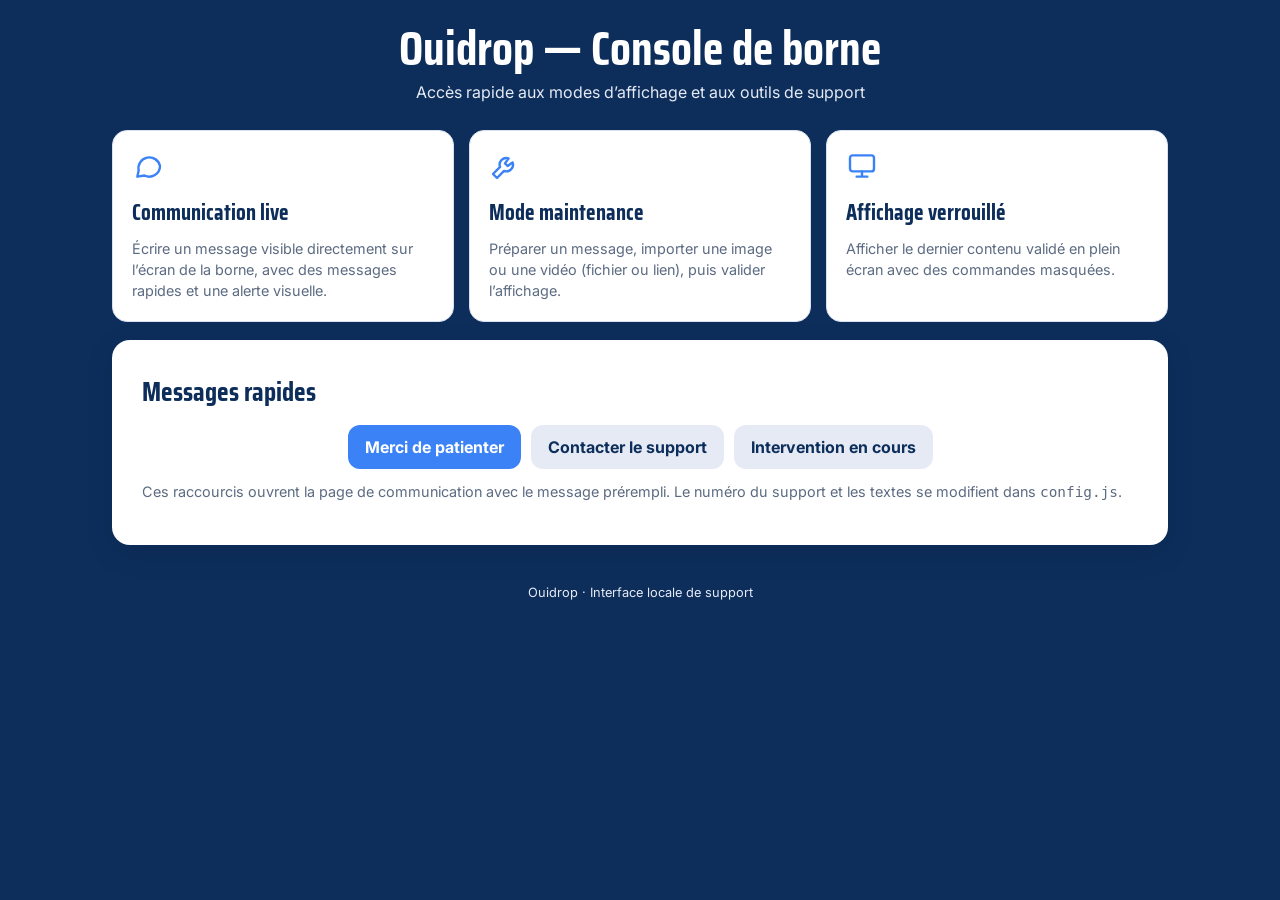
==== index.html @ 70ffe7cd "First upload" ====
<!doctype html>
<html lang="fr">
<head>
<meta charset="utf-8">
<meta name="viewport" content="width=device-width,initial-scale=1">
<title>Accueil — Ouidrop</title>
<link rel="stylesheet" href="style.css">
</head>
<body>
<header class="top"><h1>Ouidrop — Console de borne</h1><p>Accès rapide aux modes d’affichage et aux outils de support</p></header>
<main class="wrap">
 <section class="grid">
  <a class="tile" href="communication.html">
   <span class="symbol"><svg viewBox="0 0 24 24" aria-hidden="true"><path d="M21 12a8 8 0 0 1-11.6 7.1L4 20l1-4.6A8 8 0 1 1 21 12Z"/></svg></span>
   <strong>Communication live</strong>
   <span>Écrire un message visible directement sur l’écran de la borne, avec des messages rapides et une alerte visuelle.</span>
  </a>
  <a class="tile" href="maintenance.html">
   <span class="symbol"><svg viewBox="0 0 24 24" aria-hidden="true"><path d="M14.7 6.3a5 5 0 0 0-6.4 6.4L3 18l3 3 5.3-5.3a5 5 0 0 0 6.4-6.4L14 12l-2-2 2.7-3.7Z"/></svg></span>
   <strong>Mode maintenance</strong>
   <span>Préparer un message, importer une image ou une vidéo (fichier ou lien), puis valider l’affichage.</span>
  </a>
  <a class="tile" href="affichage.html">
   <span class="symbol"><svg viewBox="0 0 24 24" aria-hidden="true"><rect x="3" y="4" width="18" height="12" rx="2"/><path d="M8 20h8M12 16v4"/></svg></span>
   <strong>Affichage verrouillé</strong>
   <span>Afficher le dernier contenu validé en plein écran avec des commandes masquées.</span>
  </a>
 </section>
 <section class="panel" style="margin-top:18px">
  <h2>Messages rapides</h2>
  <div class="actions">
   <button class="btn" type="button" data-preset="wait">Merci de patienter</button>
   <button class="btn secondary" type="button" data-preset="support">Contacter le support</button>
   <button class="btn secondary" type="button" data-preset="repair">Intervention en cours</button>
  </div>
  <p class="muted">Ces raccourcis ouvrent la page de communication avec le message prérempli. Le numéro du support et les textes se modifient dans <code>config.js</code>.</p>
 </section>
</main>
<footer class="footer">Ouidrop · Interface locale de support</footer>
<script src="config.js"></script>
<script src="ouidrop.js"></script>
<script>
document.querySelectorAll('[data-preset]').forEach(function (b) {
  b.addEventListener('click', function () {
    Ouidrop.setPreset(Ouidrop.message(b.dataset.preset));
    location.href = 'communication.html';
  });
});
</script>
</body>
</html>
---- style.css ----
@import url('https://fonts.googleapis.com/css2?family=Inter:wght@400;500;600;700&family=Saira+Condensed:wght@600;700&display=swap');

/* Charte Ouidrop — polices de secours si les polices en ligne sont indisponibles */
:root{
  --blue:#0D2E5B; --struct:#1E3A8A; --accent:#3B82F6; --pale:#E5EAF5; --white:#fff; --red:#E22424;
  --ink:#10213b; --muted:#5c6b82; --line:#d9e1ef;
  --heading:"Saira Condensed","Arial Narrow",Arial,sans-serif;
  --body:Inter,"Helvetica Neue",Arial,sans-serif;
}
*{box-sizing:border-box}
[hidden]{display:none!important}
html,body{margin:0;min-height:100%;font-family:var(--body)}
body{min-height:100vh;background:var(--blue);color:var(--white)}
button,input,textarea,select{font:inherit}
button,a{-webkit-tap-highlight-color:transparent}
a{color:inherit}
.sr-only{position:absolute;width:1px;height:1px;margin:-1px;padding:0;overflow:hidden;clip:rect(0,0,0,0);white-space:nowrap;border:0}

/* Structure */
.top{padding:24px 20px 12px;text-align:center}
.top h1{font:700 clamp(2rem,4vw,3rem)/1.05 var(--heading);margin:0}
.top p{margin:8px 0 0;color:var(--pale)}
.wrap{width:min(1100px,100%);margin:0 auto;padding:16px 22px 28px}
.panel{background:#fff;color:var(--ink);border-radius:18px;padding:clamp(18px,3vw,30px);box-shadow:0 8px 28px #00152d22}
.panel h2{margin:0 0 12px;color:var(--blue);font:700 1.7rem var(--heading)}
.footer{text-align:center;color:var(--pale);font-size:.8rem;padding:12px}
.muted{color:var(--muted);font-size:.9rem}

/* Boutons */
.btn{border:0;border-radius:12px;padding:12px 17px;background:var(--accent);color:#fff;text-decoration:none;font-weight:700;display:inline-flex;align-items:center;justify-content:center;gap:9px;cursor:pointer}
.btn.secondary{background:var(--pale);color:var(--blue)}
.btn.dark{background:var(--blue);color:#fff}
.btn[disabled]{opacity:.55;cursor:not-allowed}
.actions{display:flex;gap:10px;flex-wrap:wrap;justify-content:center}
.btn:focus-visible,button:focus-visible,a:focus-visible,input:focus-visible,textarea:focus-visible,select:focus-visible{outline:3px solid #80b4ff;outline-offset:3px}

/* Icônes rondes */
.iconbtn{width:46px;height:46px;border:0;border-radius:50%;background:#fff;color:var(--blue);display:grid;place-items:center;cursor:pointer;text-decoration:none;box-shadow:0 3px 12px #00152d22}
.iconbtn svg,.symbol svg{fill:none;stroke:currentColor;stroke-width:1.8;stroke-linecap:round;stroke-linejoin:round}
.iconbtn svg{width:21px;height:21px}
.iconbtn[disabled]{opacity:.5;cursor:wait}
.toolbar{display:flex;justify-content:center;align-items:center;gap:12px;flex-wrap:wrap;padding:15px 0}

/* Formulaires */
.field{display:grid;gap:7px;margin:14px 0}
.field label,.group-title{font-weight:700;color:var(--blue)}
.field input,.field textarea,.field select{width:100%;border:1px solid var(--line);border-radius:10px;padding:12px 13px;color:var(--ink);background:#fff}
.field textarea{min-height:130px;resize:vertical}
.group{border:1px solid var(--line);border-radius:14px;padding:6px 18px 12px;margin:18px 0}
.group-title{margin:12px 0 0;font:700 1.25rem var(--heading)}
.linkrow{display:flex;gap:8px;flex-wrap:wrap}
.linkrow input{flex:1 1 280px;width:auto}
.linkrow select{flex:0 0 auto;width:auto}
.status{min-height:1.4em;margin:6px 0 0;font-size:.92rem;color:var(--muted)}
.status.error{color:var(--red);font-weight:600}
.notice{border:2px solid var(--red);color:var(--red);border-radius:12px;padding:10px 14px;margin:0 0 14px;font-weight:600;font-size:.92rem}

/* Accueil */
.grid{display:grid;grid-template-columns:repeat(auto-fit,minmax(min(100%,230px),1fr));gap:15px}
.tile{border:1px solid var(--line);border-radius:15px;padding:19px;color:var(--ink);text-decoration:none;background:#fff;display:flex;flex-direction:column;gap:9px;min-height:150px}
.tile:hover{border-color:var(--accent)}
.tile .symbol{color:var(--accent)}
.tile .symbol svg{width:32px;height:32px}
.tile strong{font:700 1.4rem var(--heading);color:var(--blue)}
.tile span:last-child{font-size:.9rem;color:var(--muted);line-height:1.45}

/* Zone média (aperçu et affichage) */
.media-box{display:flex;justify-content:center;align-items:center;max-width:100%}
.media-box img,.media-box video{display:block;max-width:100%;max-height:55vh;object-fit:contain}
.media-box iframe{display:block;width:min(100%,960px);aspect-ratio:16/9;border:0;border-radius:10px}
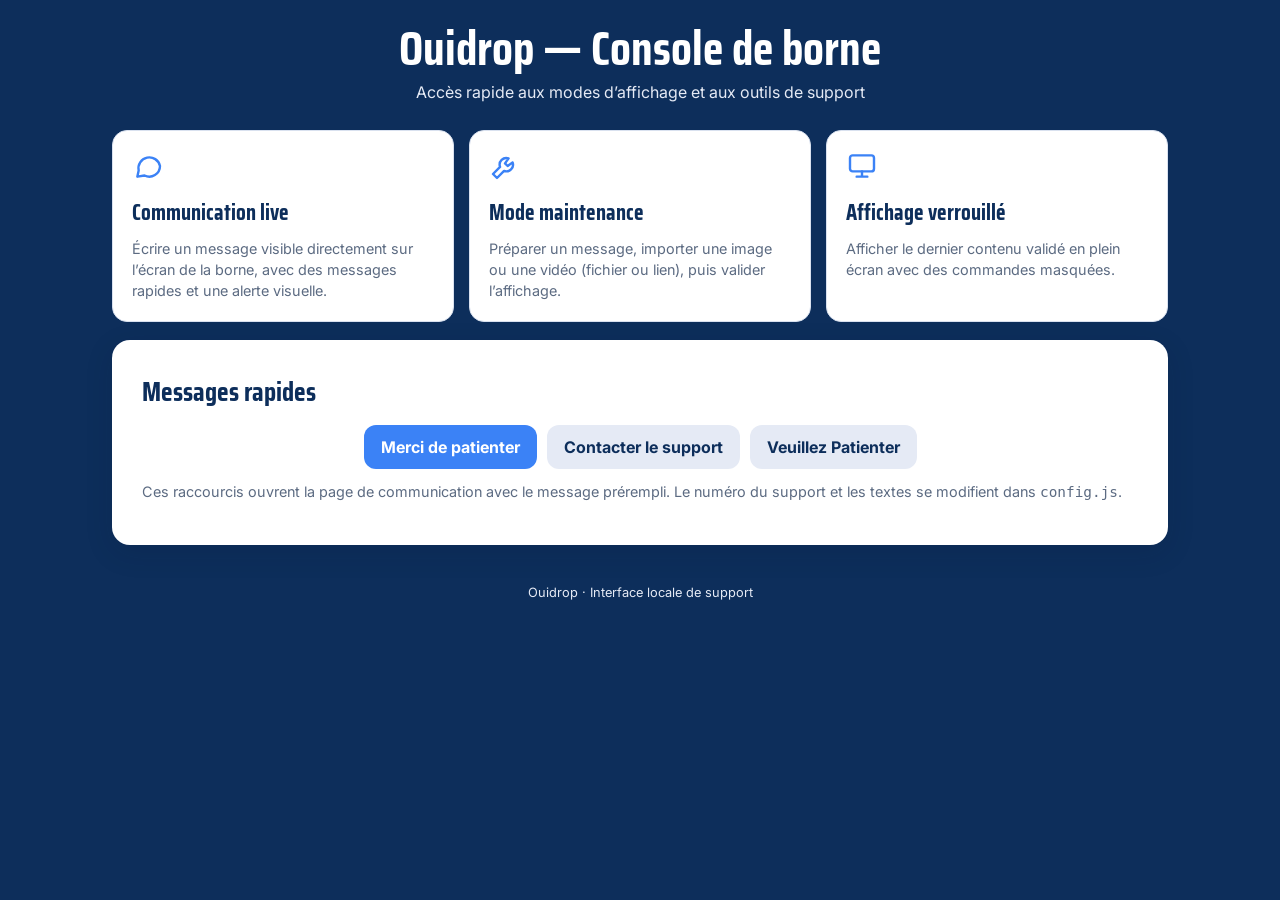
==== commit 77f24834: "config ok" ====
--- a/index.html
+++ b/index.html
@@ -31,7 +31,7 @@
   <div class="actions">
    <button class="btn" type="button" data-preset="wait">Merci de patienter</button>
    <button class="btn secondary" type="button" data-preset="support">Contacter le support</button>
-   <button class="btn secondary" type="button" data-preset="repair">Intervention en cours</button>
+   <button class="btn secondary" type="button" data-preset="wait">Veuillez Patienter</button>
   </div>
   <p class="muted">Ces raccourcis ouvrent la page de communication avec le message prérempli. Le numéro du support et les textes se modifient dans <code>config.js</code>.</p>
  </section>
